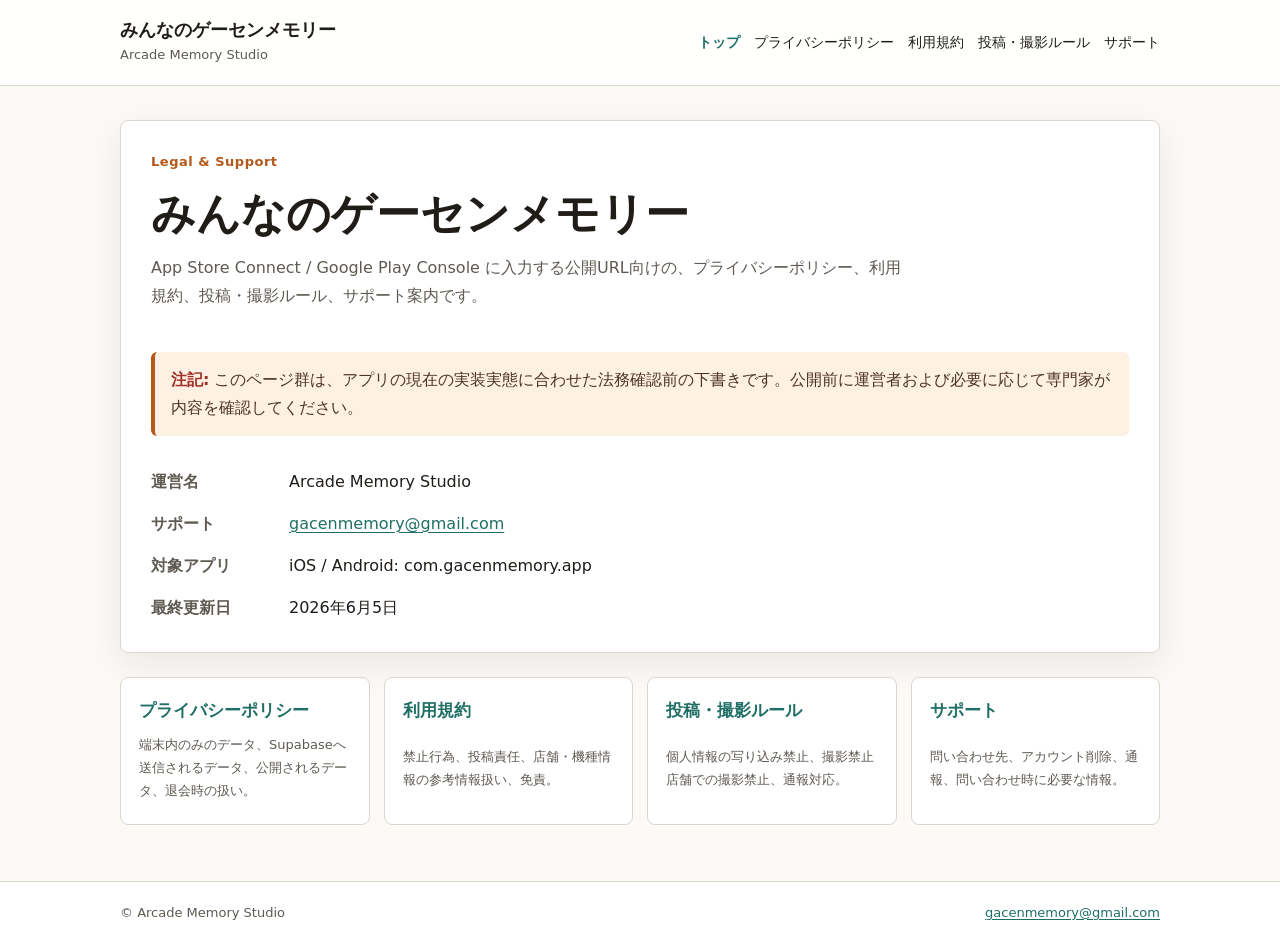
==== index.html @ ef8596d3 "Add legal pages" ====
<!doctype html>
<html lang="ja">
  <head>
    <meta charset="utf-8">
    <meta name="viewport" content="width=device-width, initial-scale=1">
    <title>みんなのゲーセンメモリー 法務・サポート情報</title>
    <meta name="description" content="みんなのゲーセンメモリーのプライバシーポリシー、利用規約、投稿・撮影ルール、サポート情報です。">
    <link rel="stylesheet" href="assets/style.css">
  </head>
  <body>
    <header class="site-header">
      <div class="wrap">
        <div class="brand">
          <p class="brand-title"><strong>みんなのゲーセンメモリー</strong></p>
          <p class="brand-sub">Arcade Memory Studio</p>
        </div>
        <nav class="nav" aria-label="法務ページ">
          <a href="index.html" aria-current="page">トップ</a>
          <a href="privacy.html">プライバシーポリシー</a>
          <a href="terms.html">利用規約</a>
          <a href="community-guidelines.html">投稿・撮影ルール</a>
          <a href="support.html">サポート</a>
        </nav>
      </div>
    </header>

    <main>
      <div class="wrap">
        <section class="hero">
          <p class="eyebrow">Legal & Support</p>
          <h1>みんなのゲーセンメモリー</h1>
          <p class="lead">
            App Store Connect / Google Play Console に入力する公開URL向けの、プライバシーポリシー、利用規約、投稿・撮影ルール、サポート案内です。
          </p>
          <div class="notice">
            <strong>注記:</strong> このページ群は、アプリの現在の実装実態に合わせた法務確認前の下書きです。公開前に運営者および必要に応じて専門家が内容を確認してください。
          </div>
          <ul class="meta-list">
            <li><span class="meta-label">運営名</span><span>Arcade Memory Studio</span></li>
            <li><span class="meta-label">サポート</span><span><a href="mailto:gacenmemory@gmail.com">gacenmemory@gmail.com</a></span></li>
            <li><span class="meta-label">対象アプリ</span><span>iOS / Android: com.gacenmemory.app</span></li>
            <li><span class="meta-label">最終更新日</span><span>2026年6月5日</span></li>
          </ul>
        </section>

        <section class="grid" aria-label="各ページへのリンク">
          <a class="link-card" href="privacy.html">
            <strong>プライバシーポリシー</strong>
            <span>端末内のみのデータ、Supabaseへ送信されるデータ、公開されるデータ、退会時の扱い。</span>
          </a>
          <a class="link-card" href="terms.html">
            <strong>利用規約</strong>
            <span>禁止行為、投稿責任、店舗・機種情報の参考情報扱い、免責。</span>
          </a>
          <a class="link-card" href="community-guidelines.html">
            <strong>投稿・撮影ルール</strong>
            <span>個人情報の写り込み禁止、撮影禁止店舗での撮影禁止、通報対応。</span>
          </a>
          <a class="link-card" href="support.html">
            <strong>サポート</strong>
            <span>問い合わせ先、アカウント削除、通報、問い合わせ時に必要な情報。</span>
          </a>
        </section>
      </div>
    </main>

    <footer class="site-footer">
      <div class="wrap">
        <span>© Arcade Memory Studio</span>
        <span><a href="mailto:gacenmemory@gmail.com">gacenmemory@gmail.com</a></span>
      </div>
    </footer>
  </body>
</html>
---- assets/style.css ----
* {
  box-sizing: border-box;
}

:root {
  color-scheme: light;
  --bg: #fbfaf7;
  --surface: #ffffff;
  --ink: #201d19;
  --muted: #5f5a52;
  --soft: #f0ece5;
  --line: #ddd6cc;
  --primary: #1f6f65;
  --primary-soft: #e4f2ef;
  --accent: #b4581b;
  --accent-soft: #fff0e4;
  --danger: #9f2f25;
  --shadow: 0 12px 36px rgba(32, 29, 25, 0.08);
}

body {
  margin: 0;
  background: var(--bg);
  color: var(--ink);
  font-family: system-ui, -apple-system, BlinkMacSystemFont, "Segoe UI", sans-serif;
  line-height: 1.75;
}

a {
  color: var(--primary);
  text-decoration-thickness: 0.08em;
  text-underline-offset: 0.16em;
}

.site-header {
  border-bottom: 1px solid var(--line);
  background: rgba(255, 255, 255, 0.92);
}

.wrap {
  width: min(1040px, calc(100% - 32px));
  margin: 0 auto;
}

.site-header .wrap {
  display: flex;
  align-items: center;
  justify-content: space-between;
  gap: 20px;
  padding: 18px 0;
}

.brand {
  display: grid;
  gap: 2px;
}

.brand-title {
  margin: 0;
  font-size: 18px;
  line-height: 1.35;
}

.brand-sub {
  margin: 0;
  color: var(--muted);
  font-size: 13px;
}

.nav {
  display: flex;
  flex-wrap: wrap;
  justify-content: flex-end;
  gap: 10px 14px;
  font-size: 14px;
}

.nav a {
  color: var(--ink);
  text-decoration: none;
}

.nav a[aria-current="page"] {
  color: var(--primary);
  font-weight: 700;
}

main {
  padding: 34px 0 56px;
}

.hero {
  display: grid;
  gap: 14px;
  padding: 30px;
  border: 1px solid var(--line);
  border-radius: 8px;
  background: var(--surface);
  box-shadow: var(--shadow);
}

.eyebrow {
  margin: 0;
  color: var(--accent);
  font-size: 13px;
  font-weight: 800;
  letter-spacing: 0.04em;
}

h1 {
  margin: 0;
  font-size: clamp(28px, 4vw, 44px);
  line-height: 1.18;
  letter-spacing: 0;
}

h2 {
  margin: 34px 0 10px;
  font-size: 24px;
  line-height: 1.3;
  letter-spacing: 0;
}

h3 {
  margin: 24px 0 8px;
  font-size: 18px;
  letter-spacing: 0;
}

p {
  margin: 0 0 12px;
}

ul,
ol {
  margin: 0 0 18px;
  padding-left: 1.4em;
}

li + li {
  margin-top: 6px;
}

.lead {
  max-width: 760px;
  color: var(--muted);
  font-size: 16px;
}

.notice {
  margin-top: 16px;
  padding: 14px 16px;
  border-left: 4px solid var(--accent);
  background: var(--accent-soft);
  border-radius: 6px;
  color: #4c3424;
}

.notice strong {
  color: var(--danger);
}

.grid {
  display: grid;
  grid-template-columns: repeat(4, minmax(0, 1fr));
  gap: 14px;
  margin-top: 24px;
}

.link-card {
  display: grid;
  gap: 6px;
  min-height: 148px;
  padding: 18px;
  border: 1px solid var(--line);
  border-radius: 8px;
  background: var(--surface);
  text-decoration: none;
  color: var(--ink);
}

.link-card strong {
  color: var(--primary);
  font-size: 17px;
}

.link-card span {
  color: var(--muted);
  font-size: 13px;
}

.section {
  margin-top: 22px;
  padding: 22px;
  border: 1px solid var(--line);
  border-radius: 8px;
  background: var(--surface);
}

.section.compact {
  padding: 18px;
}

.two-col {
  display: grid;
  grid-template-columns: 1fr 1fr;
  gap: 16px;
}

.data-table {
  width: 100%;
  border-collapse: collapse;
  margin: 12px 0 20px;
  font-size: 14px;
}

.data-table th,
.data-table td {
  border: 1px solid var(--line);
  padding: 10px 12px;
  text-align: left;
  vertical-align: top;
}

.data-table th {
  width: 28%;
  background: var(--primary-soft);
}

.meta-list {
  display: grid;
  gap: 8px;
  margin: 18px 0 0;
  padding: 0;
  list-style: none;
}

.meta-list li {
  display: flex;
  flex-wrap: wrap;
  gap: 8px;
}

.meta-label {
  min-width: 130px;
  color: var(--muted);
  font-weight: 700;
}

.site-footer {
  border-top: 1px solid var(--line);
  background: var(--surface);
  color: var(--muted);
  font-size: 13px;
}

.site-footer .wrap {
  display: flex;
  flex-wrap: wrap;
  justify-content: space-between;
  gap: 8px 16px;
  padding: 20px 0;
}

.small {
  color: var(--muted);
  font-size: 13px;
}

@media (max-width: 820px) {
  .site-header .wrap {
    align-items: flex-start;
    flex-direction: column;
  }

  .nav {
    justify-content: flex-start;
  }

  .grid,
  .two-col {
    grid-template-columns: 1fr;
  }

  .hero {
    padding: 22px;
  }

  .data-table {
    display: block;
    overflow-x: auto;
  }
}
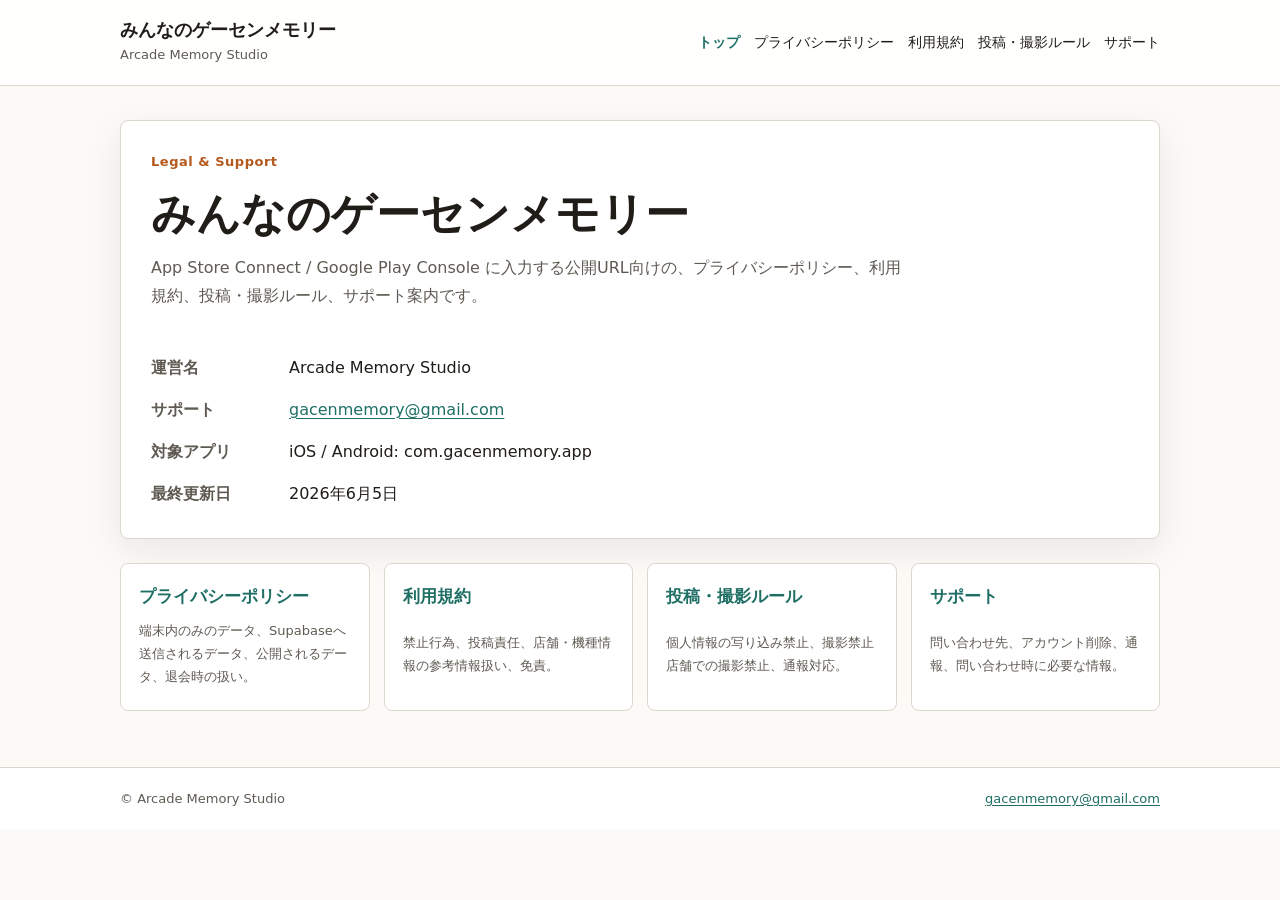
==== commit c460b18f: "docs: finalize legal pages for app review" ====
--- a/index.html
+++ b/index.html
@@ -32,9 +32,6 @@
           <p class="lead">
             App Store Connect / Google Play Console に入力する公開URL向けの、プライバシーポリシー、利用規約、投稿・撮影ルール、サポート案内です。
           </p>
-          <div class="notice">
-            <strong>注記:</strong> このページ群は、アプリの現在の実装実態に合わせた法務確認前の下書きです。公開前に運営者および必要に応じて専門家が内容を確認してください。
-          </div>
           <ul class="meta-list">
             <li><span class="meta-label">運営名</span><span>Arcade Memory Studio</span></li>
             <li><span class="meta-label">サポート</span><span><a href="mailto:gacenmemory@gmail.com">gacenmemory@gmail.com</a></span></li>
